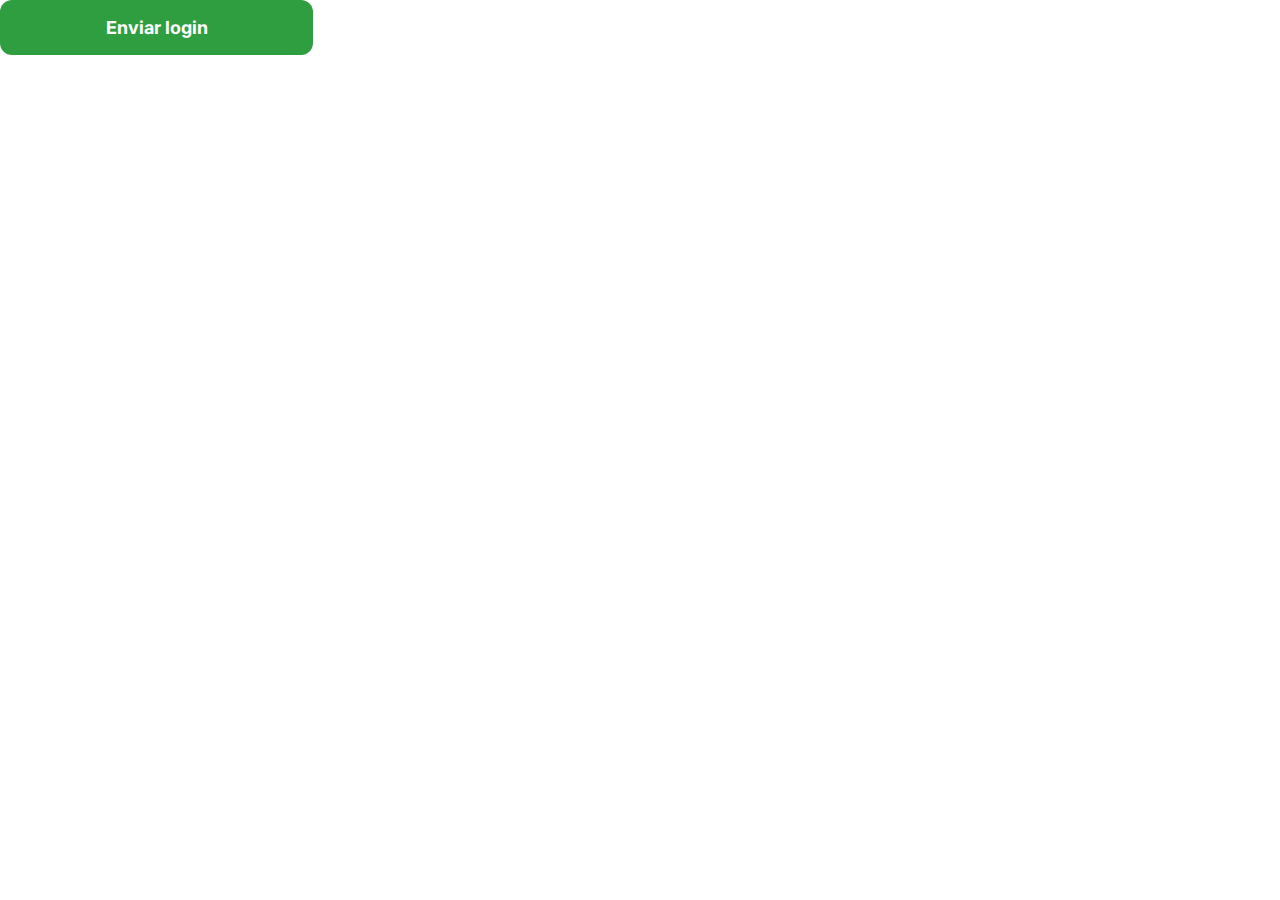
==== index.html @ 4c3e5489 "integração com front" ====
<!DOCTYPE html>
<html>
  <head>
    <title>Bimestral</title>
    <meta charset="utf-8" />
    <meta name="viewport" content="width=device-width, initial-scale=1.0" />
    <link rel="shortcut icon" href="img/favicon.ico" type="image/x-icon" />
    <link rel="preconnect" href="https://fonts.googleapis.com" />
    <link rel="preconnect" href="https://fonts.gstatic.com" crossorigin />
    <link
      href="https://fonts.googleapis.com/css2?family=Inter:wght@400;500;600;700;900&display=swap"
      rel="stylesheet"
    />
    <link rel="stylesheet" href="./Frontend/css/styles.css" />
    <script src="./Frontend/js/api.js"></script>
  </head>
  <body>
    <!-- <div class="" id="login">
      <div class="">
        <form action="#">
          <h2>Entre!</h2>
          <p>Digite seus dados para começar! ;)</p>
          <input type="email" placeholder="E-mail" id="email" />
          <input type="password" placeholder="Senha" id="password" />

          <button type="submit">
            Entrar <img src="./Frontend/img/play.png" />
          </button>
          <button type="button" id="register" onclick="openRegisterModal()">
            Cadastrar <img src="./Frontend/img/play-green.png" width="11px" />
          </button>
          <a
            style="
              color: #505050;
              font-size: 14px;
              margin-top: 12px;
              font-weight: 600;
            "
            >Recuperar Senha</a
          >
        </form>
      </div>
    </div>

    <div class="" id="register-modal">
      <div class="">
        <form action="#">
          <h2>Cadastre-se!</h2>
          <p>Digite seus dados para começar! ;)</p>
          <input type="text" placeholder="Nome" id="name" />
          <input type="email" placeholder="E-mail" id="email" />
          <input type="password" placeholder="Senha" id="password" />
          <button type="submit">
            Cadastrar <img src="./Frontend/img/play.png" />
          </button>
        </form>
      </div>
    </div> -->
    <button onclick="fn()">Enviar login</button>

    <script src="./Frontend/js/script.js"></script>
    <script>
      const forms = document.querySelectorAll(".modal-background form");
      forms.forEach((form) => {
        form.addEventListener("submit", (e) => handleSubimit(e, form));
      });
      async function handleSubimit(e, form) {
        e.preventDefault();
        const inputs = form.querySelectorAll("input");
        const data = {};
        inputs.forEach((input) => {
          data[input.id] = input.value;
        });
        const api = new API();
        console.log(data);
        if (data["name"]) {
          const res = await api.register(data);
          if (!res.status) {
            alert(res.message);
          }
          return;
        }
        const res = await api.login(data);

        if (!res.status) {
          alert(res.message);
        }
      }
      async function fn() {
        const api = new API();
        const res = await api.login({
          email: "bhryanstepenhen@gmail.com",
          password: "Papagaio1@",
        });
        if (!res.status) {
          alert(res.message);
          return;
        }
        window.location.href = "./Frontend/pages/home.html";
      }
      fn();
    </script>
  </body>
</html>
---- Frontend/css/styles.css ----
html,
body {
  width: 100%;
  height: 100%;
  margin: 0;
  font-family: Inter;
  scroll-behavior: smooth;
}

button {
  transition: 0.3s transform;
  cursor: pointer;
}

button:hover {
  transform: scale(1.1);
}

input[type="text"],
input[type="email"],
input[type="password"] {
  height: 50px;
  font-family: Inter;
  border-radius: 12px;
  font-size: 18px;
  font-weight: 700;
  border: 2px solid #2f9e41;
  margin-bottom: 12px;
  padding-left: 8px;
}

button,
input[type="submit"] {
  background: #2f9e41;
  width: 313px;
  height: 55px;
  border-radius: 12px;
  color: #ffffff;
  font-family: Inter;
  font-size: 18px;
  font-weight: 700;
  border: 0;
}

button img {
  margin-left: 3px;
}

header {
  width: 100%;
  height: 137px;
  background: #2f9e41;
  color: white;
  display: flex;
  align-items: center;
  justify-content: center;
  position: sticky;
}

header .center {
  max-width: 1280px;
  width: 95%;
  display: flex;
  align-items: center;
  justify-content: space-between;
}

header a {
  color: white;
  text-decoration: none;
}

header b {
  font-size: 18px;
}

header button {
  background: transparent;
  width: 213px;
  height: 45px;
  border: 3px solid #ffffff;
  border-radius: 8px;
  color: #ffffff;
  font-family: Inter;
  font-size: 16px;
  font-weight: 700;
}

header .link {
  margin-right: 40px;
  transition: 0.5s color;
}

header .link:hover {
  color: #d0d0d0;
}

section {
  width: 100%;
  background-color: #f9f9ff;
  height: calc(100% - 137px);
  display: flex;
  align-items: center;
  justify-content: center;
}

section .center {
  display: flex;
  align-items: center;
  justify-content: space-between;
  max-width: 1200px;
  width: 95%;
  height: 100%;
  position: relative;
}

.section-img {
  height: 90%;
}

h2 {
  font-weight: 900;
  font-size: 50px;
  color: #505050;
  margin-top: 0;
  margin-bottom: 30px;
}

h3 {
  font-weight: 600;
  font-size: 36px;
  color: #707070;
  width: 563px;
  margin-top: 0;
  margin-bottom: 65px;
}

.top-arrow {
  position: absolute;
  right: 0px;
  bottom: 30px;
  width: 38px;
}

.section-inverse {
  height: 100%;
}

.section-inverse .center {
  flex-direction: row-reverse;
}

footer {
  width: 100%;
  height: 137px;
  background: #ff6f6f;
  display: flex;
  align-items: center;
  justify-content: center;
  text-align: center;
  font-weight: 600;
  font-size: 18px;
  color: #ffffff;
}

.modal-background {
  position: fixed;
  top: 0;
  left: 0;
  background: rgba(0, 0, 0, 0.8);
  display: none;
  align-items: center;
  justify-content: center;
  width: 100%;
  height: 100%;
}

.modal {
  width: calc(95% - 72px);
  max-width: 560px;
  background-color: white;
  padding: 38px;
  border-radius: 12px;
  display: flex;
  align-items: center;
  justify-content: center;
}

.modal form {
  display: flex;
  flex-direction: column;
  align-items: center;
  width: 100%;
}

.modal form input {
  width: 100%;
}

.modal form button {
  margin-bottom: 8px;
  height: 45px;
}

.modal h2 {
  margin-bottom: 10px;
}

.modal p {
  text-align: center;
  margin-top: 0;
  margin-bottom: 22px;
}

.questions-section,
.questions-create {
  flex-direction: column;
  justify-content: unset;
  height: unset;
}

.questions-create {
  height: 100%;
}

.questions-section img {
  max-width: 100%;
}

.header-questions {
  width: 90%;
  background: #ff6f6f;
  border-radius: 8px;
  padding: 10px 23px;
  display: flex;
  align-items: center;
  justify-content: space-between;
  color: white;
  font-size: 18px;
  font-weight: 600;
  margin-top: 55px;
}

.header-questions select {
  background-color: #ff6f6f;
  color: white;
  font-size: 18px;
  font-weight: 600;
  border: 0;
  font-family: Inter;
  max-width: 200px;
}

.header-questions select:focus {
  outline: none;
}

.question {
  width: 90%;
  font-weight: 600;
  font-size: 20px;
  line-height: 45px;
  color: #707070;
}

.answers {
  width: 90%;
}

.answer {
  display: flex;
  align-items: center;
  width: 90%;
  margin-bottom: 18px;
  cursor: pointer;
  transition: background 0.3s;
  border-radius: 8px;
}

.answer:hover {
  background: #f2f2f2;
}

.answer .circle {
  width: 48px;
  height: 48px;
  border: 3px solid #ff6f6f;
  border-radius: 100px;
  display: flex;
  align-items: center;
  justify-content: center;
  color: #707070;
  font-size: 24px;
  font-weight: 700;
  transition: all 0.3s;
}

.answer span {
  color: #707070;
  font-size: 24px;
  margin-left: 10px;
}

.answer-selected .circle {
  background-color: #ff6f6f;
  color: white;
}

.buttons {
  display: flex;
  width: 90%;
  align-items: center;
  justify-content: space-between;
  margin-bottom: 28px;
  margin-top: 22px;
}

.buttons button {
  cursor: pointer;
}

.answer-button {
  background-color: #ff6f6f;
}

.explanation {
  width: 90%;
  display: none;
  flex-direction: column;
  align-items: center;
  justify-content: center;
  text-align: center;
  font-size: 20px;
  line-height: 45px;
  color: #707070;
}

#register {
  background-color: transparent;
  color: #2f9e41;
  border: 2px solid #2f9e41;
}

#name {
  background: url(../img/user.svg) no-repeat scroll 12px 13px;
  padding-left: 45px;
}

#email {
  background: url(../img/mail.svg) no-repeat scroll 12px 13px;
  padding-left: 45px;
}

#password {
  background: url(../img/lock.svg) no-repeat scroll 12px 13px;
  padding-left: 45px;
}

.first-info {
  display: flex;
  flex-direction: column;
}

.first-info button {
  margin-bottom: 18px;
}

.questions-create h2 {
  font-size: 28px;
  margin-bottom: 10px;
  margin-top: 36px;
}

.questions-create h3 {
  font-size: 22px;
}

.questions-create h2,
.questions-create h3 {
  text-align: center;
}

table {
  border-collapse: collapse;
  width: 80%;
  text-align: center;
  margin-top: 24px;
  margin-bottom: 24px;
}

table a {
  color: #ff6f6f;
}

tr {
  color: #22325b;
}

td,
th {
  border: 0;
  padding: 8px;
}

tr:hover {
  background-color: #ddd;
}

th {
  padding-top: 12px;
  padding-bottom: 12px;
  background-color: #ff6f6f;
  color: white;
}

@media screen and (max-width: 728px) {
  .first-section .center {
    flex-direction: column-reverse;
  }

  .first-section {
    height: unset;
    margin-top: 28px;
  }

  .section-img {
    width: 95%;
  }

  h2 {
    width: unset;
    font-size: 38px;
  }

  h3 {
    width: unset;
    font-size: 30px;
    margin-bottom: 26px;
  }

  footer {
    margin-top: 32px;
  }

  .top-arrow,
  .down-arrow {
    display: none;
  }

  .link {
    display: none;
  }

  .header-questions {
    flex-direction: column;
    width: calc(95% - 18px);
    padding: 9px;
  }

  .header-questions div {
    display: flex;
    flex-direction: column;
    align-items: center;
    justify-content: center;
  }

  .header-questions div select {
    margin-bottom: 4px;
  }

  .header-questions div span {
    display: none;
  }

  .buttons {
    flex-direction: column;
  }

  .buttons button {
    margin-bottom: 12px;
  }
}
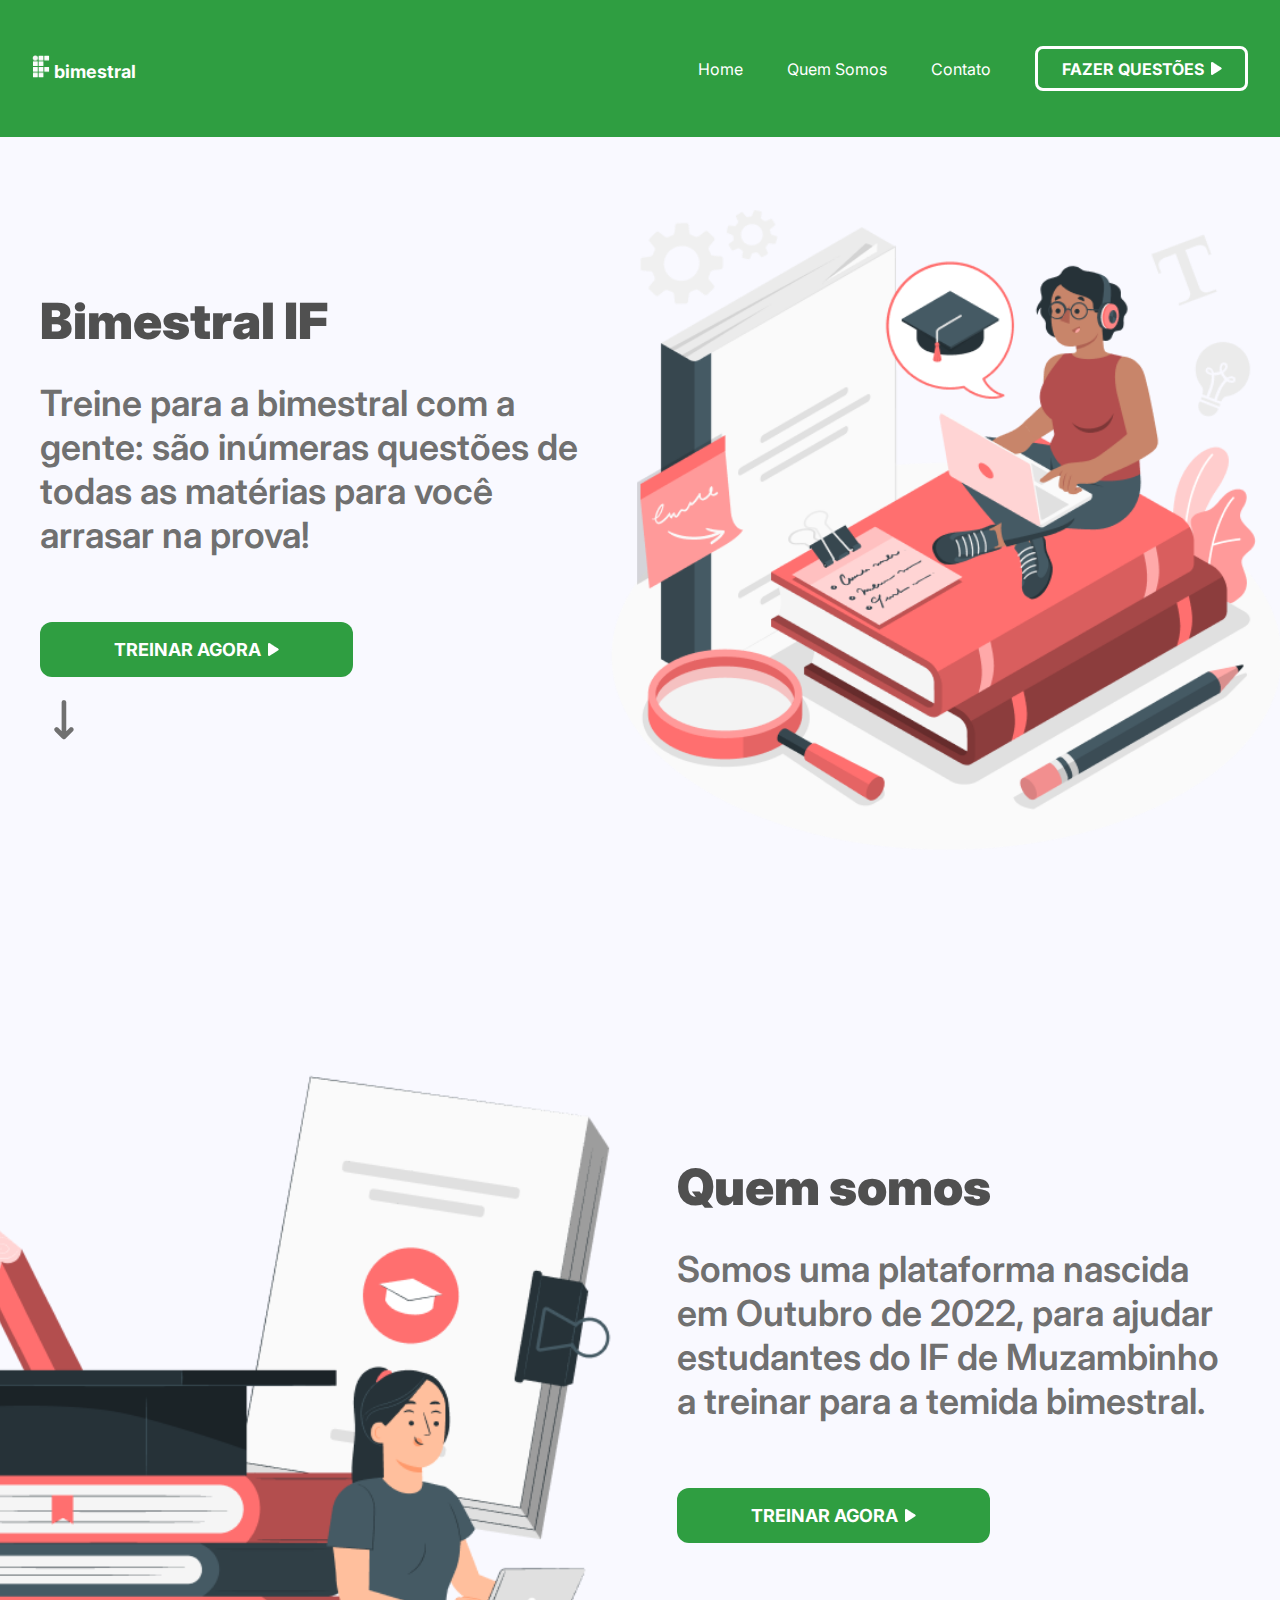
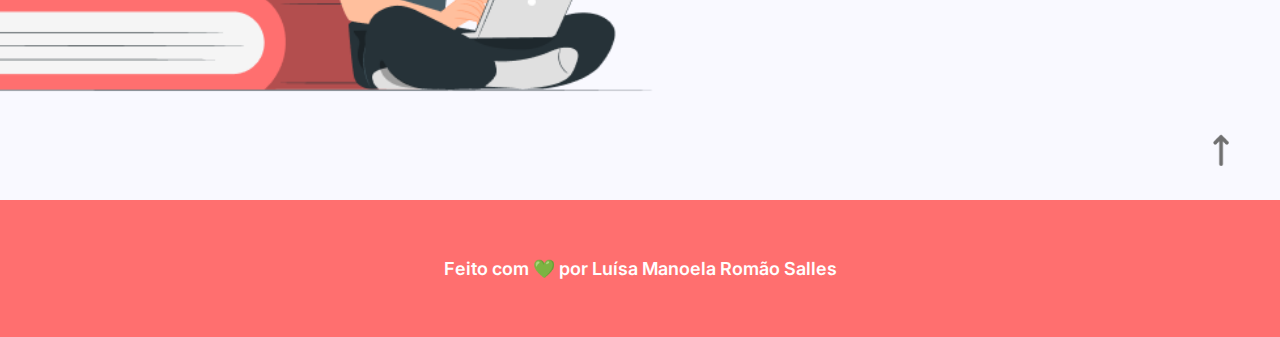
==== commit 8bf5e635: "add files" ====
--- a/index.html
+++ b/index.html
@@ -11,23 +11,82 @@
       href="https://fonts.googleapis.com/css2?family=Inter:wght@400;500;600;700;900&display=swap"
       rel="stylesheet"
     />
-    <link rel="stylesheet" href="./Frontend/css/styles.css" />
-    <script src="./Frontend/js/api.js"></script>
+    <link rel="stylesheet" href="css/styles.css" />
   </head>
   <body>
-    <!-- <div class="" id="login">
-      <div class="">
+    <header>
+      <div class="center">
+        <div>
+          <img src="img/logo-12.png" width="18px" />
+          <b>bimestral</b>
+        </div>
+        <div>
+          <a class="link" href="#first">Home</a>
+          <a class="link" href="#second">Quem Somos</a>
+          <a class="link" href="tel:+553597774738">Contato</a>
+          <button onclick="openModal('login')">
+            FAZER QUESTÕES
+            <img src="img/play.png" />
+          </button>
+        </div>
+      </div>
+    </header>
+
+    <section class="first-section" id="first">
+      <div class="center">
+        <div class="first-info">
+          <h2>Bimestral IF</h2>
+          <h3>
+            Treine para a bimestral com a gente: são inúmeras questões de todas
+            as matérias para você arrasar na prova!
+          </h3>
+          <button onclick="openModal('login')">
+            TREINAR AGORA
+            <img src="img/play.png" />
+          </button>
+          <a href="#second"
+            ><img src="img/down-arrow.png" class="down-arrow"
+          /></a>
+        </div>
+
+        <img src="img/first-image.png" class="section-img" />
+      </div>
+    </section>
+
+    <section class="first-section section-inverse" id="second">
+      <div class="center">
+        <div>
+          <h2>Quem somos</h2>
+          <h3>
+            Somos uma plataforma nascida em Outubro de 2022, para ajudar
+            estudantes do IF de Muzambinho a treinar para a temida bimestral.
+          </h3>
+          <button onclick="openModal('login')">
+            TREINAR AGORA
+            <img src="img/play.png" />
+          </button>
+          <a href="#first"><img src="img/top-arrow.png" class="top-arrow" /></a>
+        </div>
+
+        <img src="img/second-image.png" class="section-img" />
+      </div>
+    </section>
+
+    <footer>
+      <p>Feito com 💚 por Luísa Manoela Romão Salles</p>
+    </footer>
+
+    <div class="modal-background" id="login">
+      <div class="modal">
         <form action="#">
           <h2>Entre!</h2>
           <p>Digite seus dados para começar! ;)</p>
           <input type="email" placeholder="E-mail" id="email" />
           <input type="password" placeholder="Senha" id="password" />
 
-          <button type="submit">
-            Entrar <img src="./Frontend/img/play.png" />
-          </button>
+          <button type="submit">Entrar <img src="img/play.png" /></button>
           <button type="button" id="register" onclick="openRegisterModal()">
-            Cadastrar <img src="./Frontend/img/play-green.png" width="11px" />
+            Cadastrar <img src="img/play-green.png" width="11px" />
           </button>
           <a
             style="
@@ -42,28 +101,43 @@
       </div>
     </div>
 
-    <div class="" id="register-modal">
-      <div class="">
+    <div class="modal-background" id="register-modal">
+      <div class="modal">
         <form action="#">
           <h2>Cadastre-se!</h2>
           <p>Digite seus dados para começar! ;)</p>
           <input type="text" placeholder="Nome" id="name" />
           <input type="email" placeholder="E-mail" id="email" />
           <input type="password" placeholder="Senha" id="password" />
-          <button type="submit">
-            Cadastrar <img src="./Frontend/img/play.png" />
-          </button>
+          <button type="submit">Cadastrar <img src="img/play.png" /></button>
         </form>
       </div>
-    </div> -->
-    <button onclick="fn()">Enviar login</button>
+    </div>
 
-    <script src="./Frontend/js/script.js"></script>
-    <script>
+    <script src="js/script.js"></script>
+    <script type="module">
+      import { API } from "./js/api.js";
+      const api = new API();
       const forms = document.querySelectorAll(".modal-background form");
+
       forms.forEach((form) => {
         form.addEventListener("submit", (e) => handleSubimit(e, form));
       });
+
+      addEventListener("DOMContentLoaded", () => {
+        const user = localStorage.getItem("user");
+        if (user) {
+          window.location.href = "./questoes.html";
+        }
+      });
+
+      function userLogged() {
+        const user = localStorage.getItem("user");
+        if (user) {
+          window.location.href = "./questoes.html";
+        }
+      }
+
       async function handleSubimit(e, form) {
         e.preventDefault();
         const inputs = form.querySelectorAll("input");
@@ -71,13 +145,12 @@
         inputs.forEach((input) => {
           data[input.id] = input.value;
         });
-        const api = new API();
-        console.log(data);
         if (data["name"]) {
           const res = await api.register(data);
           if (!res.status) {
             alert(res.message);
           }
+          userLogged();
           return;
         }
         const res = await api.login(data);
@@ -85,20 +158,8 @@
         if (!res.status) {
           alert(res.message);
         }
+        userLogged();
       }
-      async function fn() {
-        const api = new API();
-        const res = await api.login({
-          email: "bhryanstepenhen@gmail.com",
-          password: "Papagaio1@",
-        });
-        if (!res.status) {
-          alert(res.message);
-          return;
-        }
-        window.location.href = "./Frontend/pages/home.html";
-      }
-      fn();
     </script>
   </body>
 </html>
--- a/css/styles.css
+++ b/css/styles.css
@@ -0,0 +1,485 @@
+html,
+body {
+  width: 100%;
+  height: 100%;
+  margin: 0;
+  font-family: Inter;
+  scroll-behavior: smooth;
+}
+
+button {
+  transition: 0.3s transform;
+  cursor: pointer;
+}
+
+button:hover {
+  transform: scale(1.1);
+}
+
+input[type="text"],
+input[type="email"],
+input[type="password"] {
+  height: 50px;
+  font-family: Inter;
+  border-radius: 12px;
+  font-size: 18px;
+  font-weight: 700;
+  border: 2px solid #2f9e41;
+  margin-bottom: 12px;
+  padding-left: 8px;
+}
+
+button,
+input[type="submit"] {
+  background: #2f9e41;
+  width: 313px;
+  height: 55px;
+  border-radius: 12px;
+  color: #ffffff;
+  font-family: Inter;
+  font-size: 18px;
+  font-weight: 700;
+  border: 0;
+}
+
+button img {
+  margin-left: 3px;
+}
+
+header {
+  width: 100%;
+  height: 137px;
+  background: #2f9e41;
+  color: white;
+  display: flex;
+  align-items: center;
+  justify-content: center;
+  position: sticky;
+}
+
+header .center {
+  max-width: 1280px;
+  width: 95%;
+  display: flex;
+  align-items: center;
+  justify-content: space-between;
+}
+
+header a {
+  color: white;
+  text-decoration: none;
+}
+
+header b {
+  font-size: 18px;
+}
+
+header button {
+  background: transparent;
+  width: 213px;
+  height: 45px;
+  border: 3px solid #ffffff;
+  border-radius: 8px;
+  color: #ffffff;
+  font-family: Inter;
+  font-size: 16px;
+  font-weight: 700;
+}
+
+header .link {
+  margin-right: 40px;
+  transition: 0.5s color;
+}
+
+header .link:hover {
+  color: #d0d0d0;
+}
+
+section {
+  width: 100%;
+  background-color: #f9f9ff;
+  height: calc(100% - 137px);
+  display: flex;
+  align-items: center;
+  justify-content: center;
+}
+
+section .center {
+  display: flex;
+  align-items: center;
+  justify-content: space-between;
+  max-width: 1200px;
+  width: 95%;
+  height: 100%;
+  position: relative;
+}
+
+.section-img {
+  height: 90%;
+}
+
+h2 {
+  font-weight: 900;
+  font-size: 50px;
+  color: #505050;
+  margin-top: 0;
+  margin-bottom: 30px;
+}
+
+h3 {
+  font-weight: 600;
+  font-size: 36px;
+  color: #707070;
+  width: 563px;
+  margin-top: 0;
+  margin-bottom: 65px;
+}
+
+.top-arrow {
+  position: absolute;
+  right: 0px;
+  bottom: 30px;
+  width: 38px;
+}
+
+.section-inverse {
+  height: 100%;
+}
+
+.section-inverse .center {
+  flex-direction: row-reverse;
+}
+
+footer {
+  width: 100%;
+  height: 137px;
+  background: #ff6f6f;
+  display: flex;
+  align-items: center;
+  justify-content: center;
+  text-align: center;
+  font-weight: 600;
+  font-size: 18px;
+  color: #ffffff;
+}
+
+.modal-background {
+  position: fixed;
+  top: 0;
+  left: 0;
+  background: rgba(0, 0, 0, 0.8);
+  display: none;
+  align-items: center;
+  justify-content: center;
+  width: 100%;
+  height: 100%;
+}
+
+.modal {
+  width: calc(95% - 72px);
+  max-width: 560px;
+  background-color: white;
+  padding: 38px;
+  border-radius: 12px;
+  display: flex;
+  align-items: center;
+  justify-content: center;
+}
+
+.modal form {
+  display: flex;
+  flex-direction: column;
+  align-items: center;
+  width: 100%;
+}
+
+.modal form input {
+  width: 100%;
+}
+
+.modal form button {
+  margin-bottom: 8px;
+  height: 45px;
+}
+
+.modal h2 {
+  margin-bottom: 10px;
+}
+
+.modal p {
+  text-align: center;
+  margin-top: 0;
+  margin-bottom: 22px;
+}
+
+.questions-section,
+.questions-create {
+  flex-direction: column;
+  justify-content: unset;
+  height: unset;
+}
+
+.questions-create {
+  height: 100%;
+}
+
+.questions-section img {
+  max-width: 100%;
+}
+
+.header-questions {
+  width: 90%;
+  background: #ff6f6f;
+  border-radius: 8px;
+  padding: 10px 23px;
+  display: flex;
+  align-items: center;
+  justify-content: space-between;
+  color: white;
+  font-size: 18px;
+  font-weight: 600;
+  margin-top: 55px;
+}
+
+.header-questions select {
+  background-color: #ff6f6f;
+  color: white;
+  font-size: 18px;
+  font-weight: 600;
+  border: 0;
+  font-family: Inter;
+  max-width: 200px;
+}
+
+.header-questions select:focus {
+  outline: none;
+}
+
+.question {
+  width: 90%;
+  font-weight: 600;
+  font-size: 20px;
+  line-height: 45px;
+  color: #707070;
+}
+
+.answers {
+  width: 90%;
+}
+
+.answer {
+  display: flex;
+  align-items: center;
+  width: 90%;
+  margin-bottom: 18px;
+  cursor: pointer;
+  transition: background 0.3s;
+  border-radius: 8px;
+}
+
+.answer:hover {
+  background: #f2f2f2;
+}
+
+.answer .circle {
+  width: 48px;
+  height: 48px;
+  border: 3px solid #ff6f6f;
+  border-radius: 100px;
+  display: flex;
+  align-items: center;
+  justify-content: center;
+  color: #707070;
+  font-size: 24px;
+  font-weight: 700;
+  transition: all 0.3s;
+}
+
+.answer span {
+  color: #707070;
+  font-size: 24px;
+  margin-left: 10px;
+}
+
+.answer-selected .circle {
+  background-color: #ff6f6f;
+  color: white;
+}
+
+.buttons {
+  display: flex;
+  width: 90%;
+  align-items: center;
+  justify-content: space-between;
+  margin-bottom: 28px;
+  margin-top: 22px;
+}
+
+.buttons button {
+  cursor: pointer;
+}
+
+.answer-button {
+  background-color: #ff6f6f;
+}
+
+.explanation {
+  width: 90%;
+  display: none;
+  flex-direction: column;
+  align-items: center;
+  justify-content: center;
+  text-align: center;
+  font-size: 20px;
+  line-height: 45px;
+  color: #707070;
+}
+
+.explanation.active {
+  display: flex;
+}
+
+#register {
+  background-color: transparent;
+  color: #2f9e41;
+  border: 2px solid #2f9e41;
+}
+
+#name {
+  background: url(../img/user.svg) no-repeat scroll 12px 13px;
+  padding-left: 45px;
+}
+
+#email {
+  background: url(../img/mail.svg) no-repeat scroll 12px 13px;
+  padding-left: 45px;
+}
+
+#password {
+  background: url(../img/lock.svg) no-repeat scroll 12px 13px;
+  padding-left: 45px;
+}
+
+.first-info {
+  display: flex;
+  flex-direction: column;
+}
+.first-info button {
+  margin-bottom: 18px;
+}
+
+.questions-create h2 {
+  font-size: 28px;
+  margin-bottom: 10px;
+  margin-top: 36px;
+}
+
+.questions-create h3 {
+  font-size: 22px;
+}
+
+.questions-create h2,
+.questions-create h3 {
+  text-align: center;
+}
+
+table {
+  border-collapse: collapse;
+  width: 80%;
+  text-align: center;
+  margin-top: 24px;
+  margin-bottom: 24px;
+}
+
+table a {
+  color: #ff6f6f;
+}
+
+tr {
+  color: #22325b;
+}
+
+td,
+th {
+  border: 0;
+  padding: 8px;
+}
+
+tr:hover {
+  background-color: #ddd;
+}
+
+th {
+  padding-top: 12px;
+  padding-bottom: 12px;
+  background-color: #ff6f6f;
+  color: white;
+}
+
+@media screen and (max-width: 728px) {
+  .first-section .center {
+    flex-direction: column-reverse;
+  }
+
+  .first-section {
+    height: unset;
+    margin-top: 28px;
+  }
+
+  .section-img {
+    width: 95%;
+  }
+
+  h2 {
+    width: unset;
+    font-size: 38px;
+  }
+
+  h3 {
+    width: unset;
+    font-size: 30px;
+    margin-bottom: 26px;
+  }
+
+  footer {
+    margin-top: 32px;
+  }
+
+  .top-arrow,
+  .down-arrow {
+    display: none;
+  }
+
+  .link {
+    display: none;
+  }
+
+  .header-questions {
+    flex-direction: column;
+    width: calc(95% - 18px);
+    padding: 9px;
+  }
+
+  .header-questions div {
+    display: flex;
+    flex-direction: column;
+    align-items: center;
+    justify-content: center;
+  }
+
+  .header-questions div select {
+    margin-bottom: 4px;
+  }
+
+  .header-questions div span {
+    display: none;
+  }
+
+  .buttons {
+    flex-direction: column;
+  }
+
+  .buttons button {
+    margin-bottom: 12px;
+  }
+}
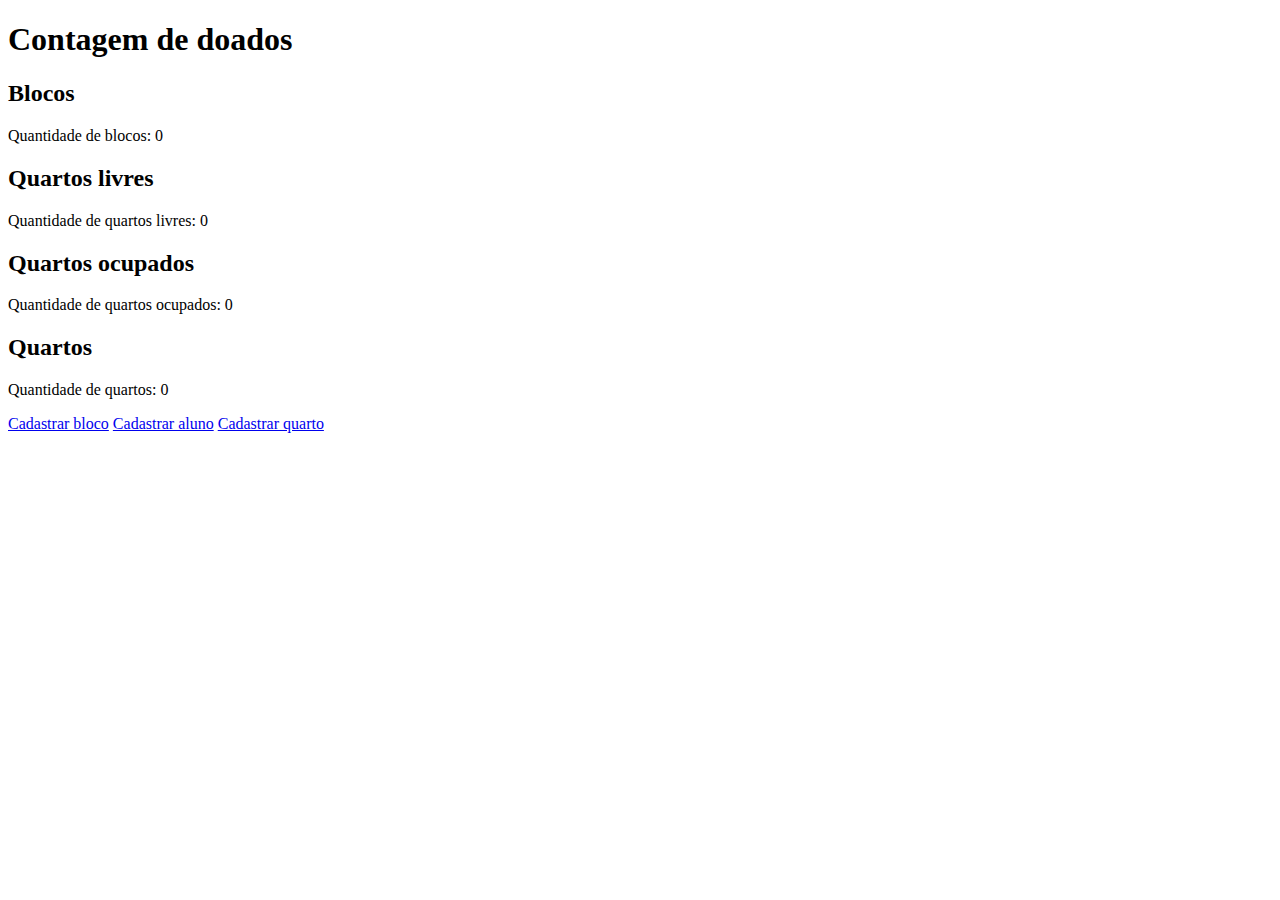
==== commit 4a19111f: "commit message" ====
--- a/index.html
+++ b/index.html
@@ -1,165 +1,80 @@
 <!DOCTYPE html>
-<html>
+<html lang="pt-BR">
   <head>
-    <title>Bimestral</title>
-    <meta charset="utf-8" />
+    <meta charset="UTF-8" />
+    <meta http-equiv="X-UA-Compatible" content="IE=edge" />
     <meta name="viewport" content="width=device-width, initial-scale=1.0" />
-    <link rel="shortcut icon" href="img/favicon.ico" type="image/x-icon" />
-    <link rel="preconnect" href="https://fonts.googleapis.com" />
-    <link rel="preconnect" href="https://fonts.gstatic.com" crossorigin />
-    <link
-      href="https://fonts.googleapis.com/css2?family=Inter:wght@400;500;600;700;900&display=swap"
-      rel="stylesheet"
-    />
-    <link rel="stylesheet" href="css/styles.css" />
+    <title>Alojamento</title>
   </head>
   <body>
-    <header>
-      <div class="center">
-        <div>
-          <img src="img/logo-12.png" width="18px" />
-          <b>bimestral</b>
-        </div>
-        <div>
-          <a class="link" href="#first">Home</a>
-          <a class="link" href="#second">Quem Somos</a>
-          <a class="link" href="tel:+553597774738">Contato</a>
-          <button onclick="openModal('login')">
-            FAZER QUESTÕES
-            <img src="img/play.png" />
-          </button>
-        </div>
-      </div>
-    </header>
-
-    <section class="first-section" id="first">
-      <div class="center">
-        <div class="first-info">
-          <h2>Bimestral IF</h2>
-          <h3>
-            Treine para a bimestral com a gente: são inúmeras questões de todas
-            as matérias para você arrasar na prova!
-          </h3>
-          <button onclick="openModal('login')">
-            TREINAR AGORA
-            <img src="img/play.png" />
-          </button>
-          <a href="#second"
-            ><img src="img/down-arrow.png" class="down-arrow"
-          /></a>
-        </div>
-
-        <img src="img/first-image.png" class="section-img" />
-      </div>
-    </section>
-
-    <section class="first-section section-inverse" id="second">
-      <div class="center">
-        <div>
-          <h2>Quem somos</h2>
-          <h3>
-            Somos uma plataforma nascida em Outubro de 2022, para ajudar
-            estudantes do IF de Muzambinho a treinar para a temida bimestral.
-          </h3>
-          <button onclick="openModal('login')">
-            TREINAR AGORA
-            <img src="img/play.png" />
-          </button>
-          <a href="#first"><img src="img/top-arrow.png" class="top-arrow" /></a>
-        </div>
-
-        <img src="img/second-image.png" class="section-img" />
-      </div>
-    </section>
-
-    <footer>
-      <p>Feito com 💚 por Luísa Manoela Romão Salles</p>
-    </footer>
-
-    <div class="modal-background" id="login">
-      <div class="modal">
-        <form action="#">
-          <h2>Entre!</h2>
-          <p>Digite seus dados para começar! ;)</p>
-          <input type="email" placeholder="E-mail" id="email" />
-          <input type="password" placeholder="Senha" id="password" />
-
-          <button type="submit">Entrar <img src="img/play.png" /></button>
-          <button type="button" id="register" onclick="openRegisterModal()">
-            Cadastrar <img src="img/play-green.png" width="11px" />
-          </button>
-          <a
-            style="
-              color: #505050;
-              font-size: 14px;
-              margin-top: 12px;
-              font-weight: 600;
-            "
-            >Recuperar Senha</a
-          >
-        </form>
-      </div>
+    <div>
+      <h1>Contagem de doados</h1>
+    </div>
+    <div class="count-blocos">
+      <h2>Blocos</h2>
+      <p>Quantidade de blocos: 0</p>
     </div>
 
-    <div class="modal-background" id="register-modal">
-      <div class="modal">
-        <form action="#">
-          <h2>Cadastre-se!</h2>
-          <p>Digite seus dados para começar! ;)</p>
-          <input type="text" placeholder="Nome" id="name" />
-          <input type="email" placeholder="E-mail" id="email" />
-          <input type="password" placeholder="Senha" id="password" />
-          <button type="submit">Cadastrar <img src="img/play.png" /></button>
-        </form>
-      </div>
+    <div class="count-quartos-livres">
+      <h2>Quartos livres</h2>
+      <p>Quantidade de quartos livres: 0</p>
     </div>
 
-    <script src="js/script.js"></script>
-    <script type="module">
-      import { API } from "./js/api.js";
-      const api = new API();
-      const forms = document.querySelectorAll(".modal-background form");
+    <div class="count-quartos-ocupados">
+      <h2>Quartos ocupados</h2>
+      <p>Quantidade de quartos ocupados: 0</p>
+    </div>
 
-      forms.forEach((form) => {
-        form.addEventListener("submit", (e) => handleSubimit(e, form));
-      });
+    <div class="count-quartos">
+      <h2>Quartos</h2>
+      <p>Quantidade de quartos: 0</p>
+    </div>
 
-      addEventListener("DOMContentLoaded", () => {
-        const user = localStorage.getItem("user");
-        if (user) {
-          window.location.href = "./questoes.html";
-        }
-      });
+    <a href="./bloco.html">Cadastrar bloco</a>
+    <a href="./aluno.html">Cadastrar aluno</a>
+    <a href="./quarto.html">Cadastrar quarto</a>
 
-      function userLogged() {
-        const user = localStorage.getItem("user");
-        if (user) {
-          window.location.href = "./questoes.html";
-        }
-      }
+    <script>
+      const url = "http://localhost/Luisa/backend/index.php";
+      const blocos = document.querySelector(".count-blocos p");
+      const quartosLivres = document.querySelector(".count-quartos-livres p");
+      const quartosOcupados = document.querySelector(
+        ".count-quartos-ocupados p"
+      );
 
-      async function handleSubimit(e, form) {
-        e.preventDefault();
-        const inputs = form.querySelectorAll("input");
-        const data = {};
-        inputs.forEach((input) => {
-          data[input.id] = input.value;
+      const quartos = document.querySelector(".count-quartos p");
+
+      fetch(`${url}?route=getinfos`)
+        .then((response) => response.json())
+        .then((data) => {
+          const dados = data.data;
+          let countBlocos = dados.length;
+          let countQuartosLivres = 0;
+          let countQuartosOcupados = 0;
+          let countQuartos = 0;
+          let countAlunos = 0;
+          let vagasPorQuarto = 0;
+          const maximoDeQuatosPorPiso = 12;
+
+          console.log(dados);
+          dados.forEach((bloco) => {
+            countQuartos += Number(bloco.pisos) * maximoDeQuatosPorPiso;
+            bloco.quartos.forEach((quarto) => {
+              if (quarto.alunos.length > 0) {
+                countQuartosOcupados++;
+                countAlunos += quarto.alunos.length;
+              }
+              vagasPorQuarto += Number(quarto.leitos);
+            });
+          });
+
+          blocos.innerHTML = `Quantidade de blocos: ${countBlocos}`;
+          quartosLivres.innerHTML = `Quantidade de quartos livres: ${
+            countQuartos - countQuartosOcupados
+          }`;
+          quartosOcupados.innerHTML = `Quantidade de quartos ocupados: ${countQuartosOcupados}`;
+          quartos.innerHTML = `Quantidade de quartos: ${countQuartos}`;
         });
-        if (data["name"]) {
-          const res = await api.register(data);
-          if (!res.status) {
-            alert(res.message);
-          }
-          userLogged();
-          return;
-        }
-        const res = await api.login(data);
-
-        if (!res.status) {
-          alert(res.message);
-        }
-        userLogged();
-      }
     </script>
   </body>
 </html>
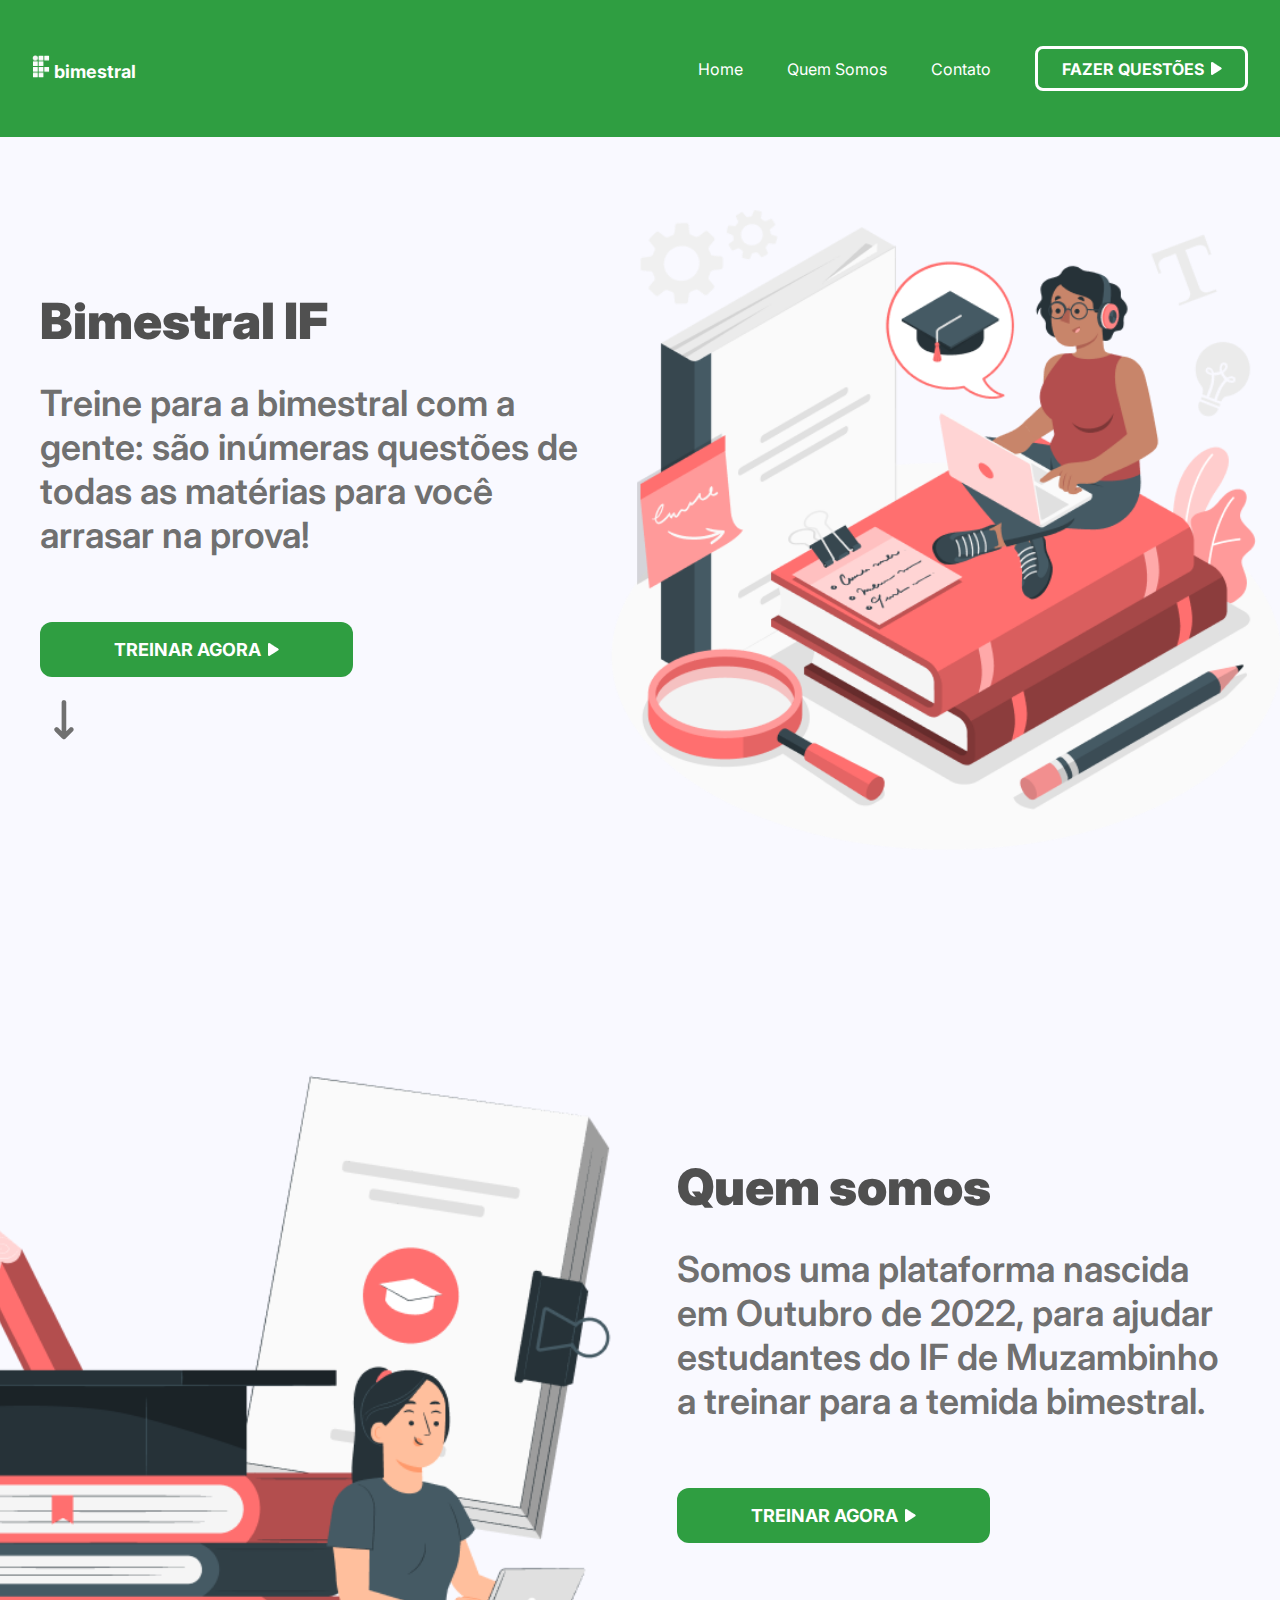
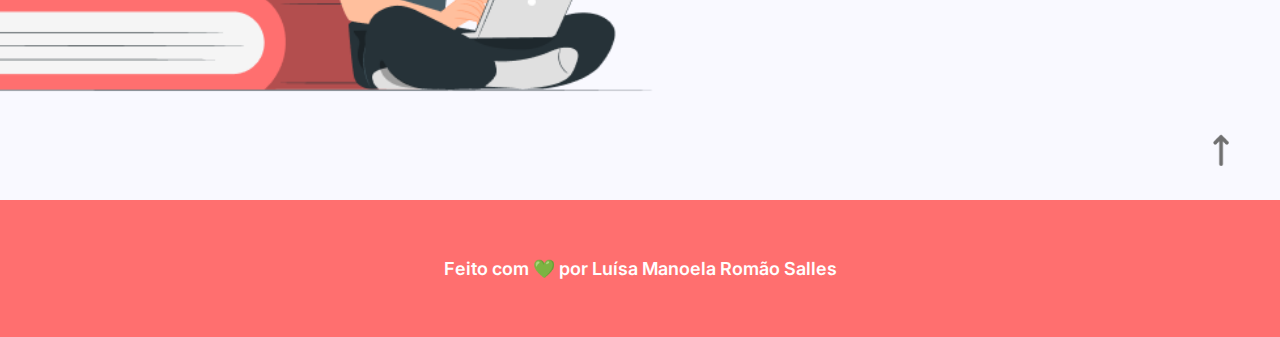
==== commit 01a35074: "aaa" ====
--- a/index.html
+++ b/index.html
@@ -1,80 +1,175 @@
 <!DOCTYPE html>
-<html lang="pt-BR">
+<html>
   <head>
-    <meta charset="UTF-8" />
-    <meta http-equiv="X-UA-Compatible" content="IE=edge" />
+    <title>Bimestral</title>
+    <meta charset="utf-8" />
     <meta name="viewport" content="width=device-width, initial-scale=1.0" />
-    <title>Alojamento</title>
+    <link rel="shortcut icon" href="img/favicon.ico" type="image/x-icon" />
+    <link rel="preconnect" href="https://fonts.googleapis.com" />
+    <link rel="preconnect" href="https://fonts.gstatic.com" crossorigin />
+    <link
+      href="https://fonts.googleapis.com/css2?family=Inter:wght@400;500;600;700;900&display=swap"
+      rel="stylesheet"
+    />
+    <link rel="stylesheet" href="css/styles.css" />
   </head>
   <body>
-    <div>
-      <h1>Contagem de doados</h1>
-    </div>
-    <div class="count-blocos">
-      <h2>Blocos</h2>
-      <p>Quantidade de blocos: 0</p>
+    <header>
+      <div class="center">
+        <div>
+          <img src="img/logo-12.png" width="18px" />
+          <b>bimestral</b>
+        </div>
+        <div>
+          <a class="link" href="#first">Home</a>
+          <a class="link" href="#second">Quem Somos</a>
+          <a class="link" href="tel:+553597774738">Contato</a>
+          <button onclick="openModal('login')">
+            FAZER QUESTÕES
+            <img src="img/play.png" />
+          </button>
+        </div>
+      </div>
+    </header>
+
+    <section class="first-section" id="first">
+      <div class="center">
+        <div class="first-info">
+          <h2>Bimestral IF</h2>
+          <h3>
+            Treine para a bimestral com a gente: são inúmeras questões de todas
+            as matérias para você arrasar na prova!
+          </h3>
+          <button onclick="openModal('login')">
+            TREINAR AGORA
+            <img src="img/play.png" />
+          </button>
+          <a href="#second"
+            ><img src="img/down-arrow.png" class="down-arrow"
+          /></a>
+        </div>
+
+        <img src="img/first-image.png" class="section-img" />
+      </div>
+    </section>
+
+    <section class="first-section section-inverse" id="second">
+      <div class="center">
+        <div>
+          <h2>Quem somos</h2>
+          <h3>
+            Somos uma plataforma nascida em Outubro de 2022, para ajudar
+            estudantes do IF de Muzambinho a treinar para a temida bimestral.
+          </h3>
+          <button onclick="openModal('login')">
+            TREINAR AGORA
+            <img src="img/play.png" />
+          </button>
+          <a href="#first"><img src="img/top-arrow.png" class="top-arrow" /></a>
+        </div>
+
+        <img src="img/second-image.png" class="section-img" />
+      </div>
+    </section>
+
+    <footer>
+      <p>Feito com 💚 por Luísa Manoela Romão Salles</p>
+    </footer>
+
+    <div class="modal-background" id="login">
+      <div class="modal">
+        <form action="#">
+          <h2>Entre!</h2>
+          <p>Digite seus dados para começar! ;)</p>
+          <input type="email" placeholder="E-mail" id="email" />
+          <input type="password" placeholder="Senha" id="password" />
+
+          <button type="submit">Entrar <img src="img/play.png" /></button>
+          <button type="button" id="register" onclick="openRegisterModal()">
+            Cadastrar <img src="img/play-green.png" width="11px" />
+          </button>
+          <a
+            style="
+              color: #505050;
+              font-size: 14px;
+              margin-top: 12px;
+              font-weight: 600;
+            "
+            >Recuperar Senha</a
+          >
+        </form>
+      </div>
     </div>
 
-    <div class="count-quartos-livres">
-      <h2>Quartos livres</h2>
-      <p>Quantidade de quartos livres: 0</p>
+    <div class="modal-background" id="register-modal">
+      <div class="modal">
+        <form action="#">
+          <h2>Cadastre-se!</h2>
+          <p>Digite seus dados para começar! ;)</p>
+          <input type="text" placeholder="Nome" id="name" />
+          <input type="email" placeholder="E-mail" id="email" />
+          <input type="password" placeholder="Senha" id="password" />
+          <button type="submit">Cadastrar <img src="img/play.png" /></button>
+        </form>
+      </div>
     </div>
 
-    <div class="count-quartos-ocupados">
-      <h2>Quartos ocupados</h2>
-      <p>Quantidade de quartos ocupados: 0</p>
-    </div>
+    <script src="js/script.js"></script>
+    <script type="module">
+      import { API } from "./js/api.js";
+      const api = new API();
+      const forms = document.querySelectorAll(".modal-background form");
 
-    <div class="count-quartos">
-      <h2>Quartos</h2>
-      <p>Quantidade de quartos: 0</p>
-    </div>
+      forms.forEach((form) => {
+        form.addEventListener("submit", (e) => handleSubimit(e, form));
+      });
 
-    <a href="./bloco.html">Cadastrar bloco</a>
-    <a href="./aluno.html">Cadastrar aluno</a>
-    <a href="./quarto.html">Cadastrar quarto</a>
+      addEventListener("DOMContentLoaded", () => {
+        const user = localStorage.getItem("user");
+        if (user) {
+          const userJosn = JSON.parse(user);
+          if (userJosn["role"] === "admin") {
+            window.location.href = "./admin.php";
+            return;
+          }
+          window.location.href = "./questoes.html";
+        }
+      });
 
-    <script>
-      const url = "http://localhost/Luisa/backend/index.php";
-      const blocos = document.querySelector(".count-blocos p");
-      const quartosLivres = document.querySelector(".count-quartos-livres p");
-      const quartosOcupados = document.querySelector(
-        ".count-quartos-ocupados p"
-      );
+      function userLogged() {
+        const user = localStorage.getItem("user");
+        const userJson = JSON.parse(user);
+        if (userJson['name']) {
+          if (userJson['role'] === "admin") {
+            window.location.href = "./admin.php";
+            return;
+          }
+          window.location.href = "./questoes.html";
+        }
+      }
 
-      const quartos = document.querySelector(".count-quartos p");
+      async function handleSubimit(e, form) {
+        e.preventDefault();
+        const inputs = form.querySelectorAll("input");
+        const data = {};
+        inputs.forEach((input) => {
+          data[input.id] = input.value;
+        });
+        if (data["name"]) {
+          const res = await api.register(data);
+          if (!res.status) {
+            alert(res.message);
+          }
+          userLogged();
+          return;
+        }
+        const res = await api.login(data);
 
-      fetch(`${url}?route=getinfos`)
-        .then((response) => response.json())
-        .then((data) => {
-          const dados = data.data;
-          let countBlocos = dados.length;
-          let countQuartosLivres = 0;
-          let countQuartosOcupados = 0;
-          let countQuartos = 0;
-          let countAlunos = 0;
-          let vagasPorQuarto = 0;
-          const maximoDeQuatosPorPiso = 12;
-
-          console.log(dados);
-          dados.forEach((bloco) => {
-            countQuartos += Number(bloco.pisos) * maximoDeQuatosPorPiso;
-            bloco.quartos.forEach((quarto) => {
-              if (quarto.alunos.length > 0) {
-                countQuartosOcupados++;
-                countAlunos += quarto.alunos.length;
-              }
-              vagasPorQuarto += Number(quarto.leitos);
-            });
-          });
-
-          blocos.innerHTML = `Quantidade de blocos: ${countBlocos}`;
-          quartosLivres.innerHTML = `Quantidade de quartos livres: ${
-            countQuartos - countQuartosOcupados
-          }`;
-          quartosOcupados.innerHTML = `Quantidade de quartos ocupados: ${countQuartosOcupados}`;
-          quartos.innerHTML = `Quantidade de quartos: ${countQuartos}`;
-        });
+        if (!res["status"]) {
+          alert(res.message);
+        }
+        userLogged();
+      }
     </script>
   </body>
 </html>
--- a/css/styles.css
+++ b/css/styles.css
@@ -0,0 +1,485 @@
+html,
+body {
+  width: 100%;
+  height: 100%;
+  margin: 0;
+  font-family: Inter;
+  scroll-behavior: smooth;
+}
+
+button {
+  transition: 0.3s transform;
+  cursor: pointer;
+}
+
+button:hover {
+  transform: scale(1.1);
+}
+
+input[type="text"],
+input[type="email"],
+input[type="password"] {
+  height: 50px;
+  font-family: Inter;
+  border-radius: 12px;
+  font-size: 18px;
+  font-weight: 700;
+  border: 2px solid #2f9e41;
+  margin-bottom: 12px;
+  padding-left: 8px;
+}
+
+button,
+input[type="submit"] {
+  background: #2f9e41;
+  width: 313px;
+  height: 55px;
+  border-radius: 12px;
+  color: #ffffff;
+  font-family: Inter;
+  font-size: 18px;
+  font-weight: 700;
+  border: 0;
+}
+
+button img {
+  margin-left: 3px;
+}
+
+header {
+  width: 100%;
+  height: 137px;
+  background: #2f9e41;
+  color: white;
+  display: flex;
+  align-items: center;
+  justify-content: center;
+  position: sticky;
+}
+
+header .center {
+  max-width: 1280px;
+  width: 95%;
+  display: flex;
+  align-items: center;
+  justify-content: space-between;
+}
+
+header a {
+  color: white;
+  text-decoration: none;
+}
+
+header b {
+  font-size: 18px;
+}
+
+header button {
+  background: transparent;
+  width: 213px;
+  height: 45px;
+  border: 3px solid #ffffff;
+  border-radius: 8px;
+  color: #ffffff;
+  font-family: Inter;
+  font-size: 16px;
+  font-weight: 700;
+}
+
+header .link {
+  margin-right: 40px;
+  transition: 0.5s color;
+}
+
+header .link:hover {
+  color: #d0d0d0;
+}
+
+section {
+  width: 100%;
+  background-color: #f9f9ff;
+  height: calc(100% - 137px);
+  display: flex;
+  align-items: center;
+  justify-content: center;
+}
+
+section .center {
+  display: flex;
+  align-items: center;
+  justify-content: space-between;
+  max-width: 1200px;
+  width: 95%;
+  height: 100%;
+  position: relative;
+}
+
+.section-img {
+  height: 90%;
+}
+
+h2 {
+  font-weight: 900;
+  font-size: 50px;
+  color: #505050;
+  margin-top: 0;
+  margin-bottom: 30px;
+}
+
+h3 {
+  font-weight: 600;
+  font-size: 36px;
+  color: #707070;
+  width: 563px;
+  margin-top: 0;
+  margin-bottom: 65px;
+}
+
+.top-arrow {
+  position: absolute;
+  right: 0px;
+  bottom: 30px;
+  width: 38px;
+}
+
+.section-inverse {
+  height: 100%;
+}
+
+.section-inverse .center {
+  flex-direction: row-reverse;
+}
+
+footer {
+  width: 100%;
+  height: 137px;
+  background: #ff6f6f;
+  display: flex;
+  align-items: center;
+  justify-content: center;
+  text-align: center;
+  font-weight: 600;
+  font-size: 18px;
+  color: #ffffff;
+}
+
+.modal-background {
+  position: fixed;
+  top: 0;
+  left: 0;
+  background: rgba(0, 0, 0, 0.8);
+  display: none;
+  align-items: center;
+  justify-content: center;
+  width: 100%;
+  height: 100%;
+}
+
+.modal {
+  width: calc(95% - 72px);
+  max-width: 560px;
+  background-color: white;
+  padding: 38px;
+  border-radius: 12px;
+  display: flex;
+  align-items: center;
+  justify-content: center;
+}
+
+.modal form {
+  display: flex;
+  flex-direction: column;
+  align-items: center;
+  width: 100%;
+}
+
+.modal form input {
+  width: 100%;
+}
+
+.modal form button {
+  margin-bottom: 8px;
+  height: 45px;
+}
+
+.modal h2 {
+  margin-bottom: 10px;
+}
+
+.modal p {
+  text-align: center;
+  margin-top: 0;
+  margin-bottom: 22px;
+}
+
+.questions-section,
+.questions-create {
+  flex-direction: column;
+  justify-content: unset;
+  height: unset;
+}
+
+.questions-create {
+  height: 100%;
+}
+
+.questions-section img {
+  max-width: 100%;
+}
+
+.header-questions {
+  width: 90%;
+  background: #ff6f6f;
+  border-radius: 8px;
+  padding: 10px 23px;
+  display: flex;
+  align-items: center;
+  justify-content: space-between;
+  color: white;
+  font-size: 18px;
+  font-weight: 600;
+  margin-top: 55px;
+}
+
+.header-questions select {
+  background-color: #ff6f6f;
+  color: white;
+  font-size: 18px;
+  font-weight: 600;
+  border: 0;
+  font-family: Inter;
+  max-width: 200px;
+}
+
+.header-questions select:focus {
+  outline: none;
+}
+
+.question {
+  width: 90%;
+  font-weight: 600;
+  font-size: 20px;
+  line-height: 45px;
+  color: #707070;
+}
+
+.answers {
+  width: 90%;
+}
+
+.answer {
+  display: flex;
+  align-items: center;
+  width: 90%;
+  margin-bottom: 18px;
+  cursor: pointer;
+  transition: background 0.3s;
+  border-radius: 8px;
+}
+
+.answer:hover {
+  background: #f2f2f2;
+}
+
+.answer .circle {
+  width: 48px;
+  height: 48px;
+  border: 3px solid #ff6f6f;
+  border-radius: 100px;
+  display: flex;
+  align-items: center;
+  justify-content: center;
+  color: #707070;
+  font-size: 24px;
+  font-weight: 700;
+  transition: all 0.3s;
+}
+
+.answer span {
+  color: #707070;
+  font-size: 24px;
+  margin-left: 10px;
+}
+
+.answer-selected .circle {
+  background-color: #ff6f6f;
+  color: white;
+}
+
+.buttons {
+  display: flex;
+  width: 90%;
+  align-items: center;
+  justify-content: space-between;
+  margin-bottom: 28px;
+  margin-top: 22px;
+}
+
+.buttons button {
+  cursor: pointer;
+}
+
+.answer-button {
+  background-color: #ff6f6f;
+}
+
+.explanation {
+  width: 90%;
+  display: none;
+  flex-direction: column;
+  align-items: center;
+  justify-content: center;
+  text-align: center;
+  font-size: 20px;
+  line-height: 45px;
+  color: #707070;
+}
+
+.explanation.active {
+  display: flex;
+}
+
+#register {
+  background-color: transparent;
+  color: #2f9e41;
+  border: 2px solid #2f9e41;
+}
+
+#name {
+  background: url(../img/user.svg) no-repeat scroll 12px 13px;
+  padding-left: 45px;
+}
+
+#email {
+  background: url(../img/mail.svg) no-repeat scroll 12px 13px;
+  padding-left: 45px;
+}
+
+#password {
+  background: url(../img/lock.svg) no-repeat scroll 12px 13px;
+  padding-left: 45px;
+}
+
+.first-info {
+  display: flex;
+  flex-direction: column;
+}
+.first-info button {
+  margin-bottom: 18px;
+}
+
+.questions-create h2 {
+  font-size: 28px;
+  margin-bottom: 10px;
+  margin-top: 36px;
+}
+
+.questions-create h3 {
+  font-size: 22px;
+}
+
+.questions-create h2,
+.questions-create h3 {
+  text-align: center;
+}
+
+table {
+  border-collapse: collapse;
+  width: 80%;
+  text-align: center;
+  margin-top: 24px;
+  margin-bottom: 24px;
+}
+
+table a {
+  color: #ff6f6f;
+}
+
+tr {
+  color: #22325b;
+}
+
+td,
+th {
+  border: 0;
+  padding: 8px;
+}
+
+tr:hover {
+  background-color: #ddd;
+}
+
+th {
+  padding-top: 12px;
+  padding-bottom: 12px;
+  background-color: #ff6f6f;
+  color: white;
+}
+
+@media screen and (max-width: 728px) {
+  .first-section .center {
+    flex-direction: column-reverse;
+  }
+
+  .first-section {
+    height: unset;
+    margin-top: 28px;
+  }
+
+  .section-img {
+    width: 95%;
+  }
+
+  h2 {
+    width: unset;
+    font-size: 38px;
+  }
+
+  h3 {
+    width: unset;
+    font-size: 30px;
+    margin-bottom: 26px;
+  }
+
+  footer {
+    margin-top: 32px;
+  }
+
+  .top-arrow,
+  .down-arrow {
+    display: none;
+  }
+
+  .link {
+    display: none;
+  }
+
+  .header-questions {
+    flex-direction: column;
+    width: calc(95% - 18px);
+    padding: 9px;
+  }
+
+  .header-questions div {
+    display: flex;
+    flex-direction: column;
+    align-items: center;
+    justify-content: center;
+  }
+
+  .header-questions div select {
+    margin-bottom: 4px;
+  }
+
+  .header-questions div span {
+    display: none;
+  }
+
+  .buttons {
+    flex-direction: column;
+  }
+
+  .buttons button {
+    margin-bottom: 12px;
+  }
+}
